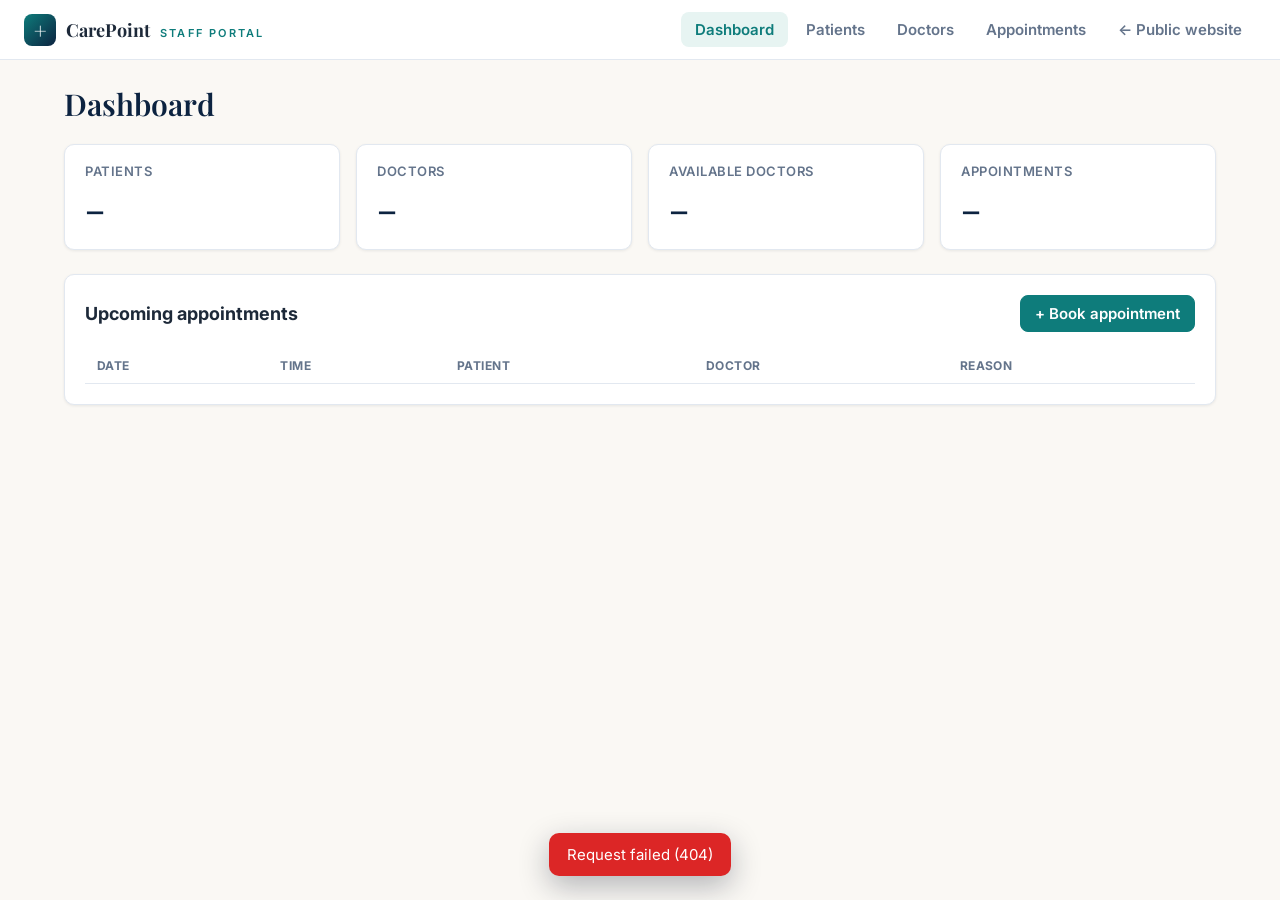
==== src/main/resources/static/admin.html @ 4e922099 "Redesign website as a full public hospital site with staff portal Public site at / with hero, depart" ====
<!doctype html>
<html lang="en">
<head>
    <meta charset="utf-8">
    <meta name="viewport" content="width=device-width, initial-scale=1">
    <title>Staff Portal · CarePoint Hospital</title>
    <link rel="icon" href="data:image/svg+xml,%3Csvg xmlns='http://www.w3.org/2000/svg' viewBox='0 0 32 32'%3E%3Crect width='32' height='32' rx='8' fill='%230f766e'/%3E%3Cpath d='M13 7h6v6h6v6h-6v6h-6v-6H7v-6h6z' fill='white'/%3E%3C/svg%3E">
    <link rel="preconnect" href="https://fonts.googleapis.com">
    <link href="https://fonts.googleapis.com/css2?family=Inter:wght@400;500;600;700&family=Playfair+Display:wght@600&display=swap" rel="stylesheet">
    <link rel="stylesheet" href="admin.css">
</head>
<body>

<header class="topbar">
    <a class="brand" href="/">
        <span class="logo">+</span>
        <span>CarePoint <small>Staff Portal</small></span>
    </a>
    <nav class="tabs" id="tabs">
        <button class="tab active" data-view="dashboard">Dashboard</button>
        <button class="tab" data-view="patients">Patients</button>
        <button class="tab" data-view="doctors">Doctors</button>
        <button class="tab" data-view="appointments">Appointments</button>
        <a class="tab" href="/">← Public website</a>
    </nav>
</header>

<main class="container">

    <!-- ═════════ DASHBOARD ═════════ -->
    <section id="view-dashboard" class="view active">
        <h1>Dashboard</h1>
        <div class="stats">
            <div class="stat"><span class="stat-label">Patients</span><span class="stat-value" id="stat-patients">–</span></div>
            <div class="stat"><span class="stat-label">Doctors</span><span class="stat-value" id="stat-doctors">–</span></div>
            <div class="stat"><span class="stat-label">Available doctors</span><span class="stat-value" id="stat-available">–</span></div>
            <div class="stat"><span class="stat-label">Appointments</span><span class="stat-value" id="stat-appointments">–</span></div>
        </div>

        <div class="card">
            <div class="card-head">
                <h2>Upcoming appointments</h2>
                <button class="btn primary" data-action="book">+ Book appointment</button>
            </div>
            <div class="table-wrap">
                <table>
                    <thead><tr><th>Date</th><th>Time</th><th>Patient</th><th>Doctor</th><th>Reason</th></tr></thead>
                    <tbody id="upcoming-body"></tbody>
                </table>
            </div>
        </div>
    </section>

    <!-- ═════════ PATIENTS ═════════ -->
    <section id="view-patients" class="view">
        <div class="page-head">
            <h1>Patients</h1>
            <button class="btn primary" id="add-patient">+ Add patient</button>
        </div>
        <div class="card">
            <input type="search" id="patient-search" class="search" placeholder="Search patients by name…">
            <div class="table-wrap">
                <table>
                    <thead><tr><th>ID</th><th>Name</th><th>Email</th><th>Phone</th><th>Age</th><th>Gender</th><th>City</th><th>Blood</th><th></th></tr></thead>
                    <tbody id="patients-body"></tbody>
                </table>
            </div>
        </div>
    </section>

    <!-- ═════════ DOCTORS ═════════ -->
    <section id="view-doctors" class="view">
        <div class="page-head">
            <h1>Doctors</h1>
            <button class="btn primary" id="add-doctor">+ Add doctor</button>
        </div>
        <div class="card">
            <input type="search" id="doctor-search" class="search" placeholder="Search doctors by name…">
            <div class="table-wrap">
                <table>
                    <thead><tr><th>ID</th><th>Name</th><th>Specialization</th><th>Department</th><th>Experience</th><th>Fee</th><th>Phone</th><th>Status</th><th></th></tr></thead>
                    <tbody id="doctors-body"></tbody>
                </table>
            </div>
        </div>
    </section>

    <!-- ═════════ APPOINTMENTS ═════════ -->
    <section id="view-appointments" class="view">
        <div class="page-head">
            <h1>Appointments</h1>
            <button class="btn primary" data-action="book">+ Book appointment</button>
        </div>
        <div class="card">
            <div class="filters" id="status-filters">
                <button class="chip active" data-status="ALL">All</button>
                <button class="chip" data-status="SCHEDULED">Scheduled</button>
                <button class="chip" data-status="COMPLETED">Completed</button>
                <button class="chip" data-status="CANCELLED">Cancelled</button>
            </div>
            <div class="table-wrap">
                <table>
                    <thead><tr><th>ID</th><th>Date</th><th>Time</th><th>Patient</th><th>Doctor</th><th>Reason</th><th>Status</th><th>Notes</th><th></th></tr></thead>
                    <tbody id="appointments-body"></tbody>
                </table>
            </div>
        </div>
    </section>
</main>

<!-- ═════════ MODALS ═════════ -->
<dialog id="patient-dialog">
    <form id="patient-form" method="dialog">
        <h2 id="patient-title">Add patient</h2>
        <input type="hidden" name="id">
        <label>Full name<input name="name" required maxlength="100"></label>
        <label>Email<input name="email" type="email" required maxlength="100"></label>
        <div class="row">
            <label>Phone<input name="phone" required pattern="\d{10,15}" title="10-15 digits"></label>
            <label>Age<input name="age" type="number" min="0" max="150"></label>
        </div>
        <div class="row">
            <label>Gender
                <select name="gender"><option value="">—</option><option>Female</option><option>Male</option><option>Other</option></select>
            </label>
            <label>Blood group
                <select name="bloodGroup"><option value="">—</option><option>A+</option><option>A-</option><option>B+</option><option>B-</option><option>AB+</option><option>AB-</option><option>O+</option><option>O-</option></select>
            </label>
        </div>
        <label>City<input name="city" maxlength="50"></label>
        <div class="actions">
            <button type="button" class="btn" data-close>Cancel</button>
            <button type="submit" class="btn primary">Save</button>
        </div>
    </form>
</dialog>

<dialog id="doctor-dialog">
    <form id="doctor-form" method="dialog">
        <h2 id="doctor-title">Add doctor</h2>
        <input type="hidden" name="id">
        <label>Full name<input name="name" required maxlength="100" placeholder="Dr. …"></label>
        <div class="row">
            <label>Specialization<input name="specialization" required maxlength="100"></label>
            <label>Department<input name="department" maxlength="100"></label>
        </div>
        <div class="row">
            <label>Email<input name="email" type="email" required maxlength="100"></label>
            <label>Phone<input name="phone" required pattern="\d{10,15}" title="10-15 digits"></label>
        </div>
        <label>Qualification<input name="qualification" maxlength="100" placeholder="MBBS, MD"></label>
        <div class="row">
            <label>Experience (years)<input name="experienceYears" type="number" min="0"></label>
            <label>Consultation fee<input name="consultationFee" type="number" min="0" step="0.01"></label>
        </div>
        <div class="actions">
            <button type="button" class="btn" data-close>Cancel</button>
            <button type="submit" class="btn primary">Save</button>
        </div>
    </form>
</dialog>

<dialog id="book-dialog">
    <form id="book-form" method="dialog">
        <h2>Book appointment</h2>
        <label>Patient<select name="patientId" required></select></label>
        <label>Doctor (available only)<select name="doctorId" required></select></label>
        <div class="row">
            <label>Date<input name="date" type="date" required></label>
            <label>Time<input name="time" type="time" required></label>
        </div>
        <label>Reason<input name="reason" required maxlength="500" placeholder="Regular checkup"></label>
        <div class="actions">
            <button type="button" class="btn" data-close>Cancel</button>
            <button type="submit" class="btn primary">Book</button>
        </div>
    </form>
</dialog>

<dialog id="complete-dialog">
    <form id="complete-form" method="dialog">
        <h2>Complete appointment</h2>
        <input type="hidden" name="id">
        <label>Doctor's notes<textarea name="doctorNotes" required maxlength="1000" rows="4"></textarea></label>
        <div class="actions">
            <button type="button" class="btn" data-close>Cancel</button>
            <button type="submit" class="btn primary">Mark completed</button>
        </div>
    </form>
</dialog>

<div id="toast" class="toast" role="status"></div>

<script src="admin.js"></script>
</body>
</html>
---- src/main/resources/static/admin.css ----
:root {
    --bg: #faf8f4;
    --surface: #ffffff;
    --text: #1d2939;
    --muted: #64748b;
    --border: #e2e8f0;
    --primary: #0e7c7b;
    --primary-hover: #0a5e5d;
    --danger: #dc2626;
    --radius: 10px;
    --shadow: 0 1px 3px rgba(15, 23, 42, .08);
    --scheduled: #2563eb;
    --completed: #16a34a;
    --cancelled: #94a3b8;
}

* { box-sizing: border-box; }

body {
    margin: 0;
    font-family: "Inter", -apple-system, BlinkMacSystemFont, "Segoe UI", Roboto, sans-serif;
    background: var(--bg);
    color: var(--text);
    font-size: 15px;
}

/* ─── Top bar ─── */
.topbar {
    position: sticky;
    top: 0;
    z-index: 10;
    display: flex;
    flex-wrap: wrap;
    align-items: center;
    justify-content: space-between;
    gap: 12px;
    padding: 12px 24px;
    background: var(--surface);
    border-bottom: 1px solid var(--border);
}
.brand { display: flex; align-items: center; gap: 10px; font-weight: 700; font-size: 18px;  color: var(--text); text-decoration: none; font-family: "Playfair Display", Georgia, serif; }
.brand small { font: 600 11px/1 "Inter", sans-serif; letter-spacing: .2em; text-transform: uppercase; color: var(--primary); margin-left: 6px; }
a.tab { text-decoration: none; }
.logo {
    display: grid; place-items: center;
    width: 32px; height: 32px;
    border-radius: 8px;
    background: linear-gradient(135deg, #0e7c7b, #0c2340); color: #fff;
    font-size: 22px; font-weight: 800;
}
.tabs { display: flex; gap: 4px; overflow-x: auto; }
.tab {
    border: 0; background: none; cursor: pointer;
    padding: 8px 14px; border-radius: 8px;
    font: inherit; color: var(--muted); font-weight: 600;
}
.tab:hover { background: var(--bg); color: var(--text); }
.tab.active { background: #e7f4f2; color: var(--primary); }

/* ─── Layout ─── */
.container { max-width: 1200px; margin: 0 auto; padding: 24px; }
.view { display: none; }
.view.active { display: block; }
h1 { margin: 0 0 20px; font-size: 30px; font-family: "Playfair Display", Georgia, serif; font-weight: 600; color: #0c2340; }
h2 { margin: 0; font-size: 18px; }
.page-head, .card-head {
    display: flex; align-items: center; justify-content: space-between;
    gap: 12px; flex-wrap: wrap;
}
.page-head { margin-bottom: 20px; }
.page-head h1 { margin: 0; }
.card-head { margin-bottom: 16px; }

.card {
    background: var(--surface);
    border: 1px solid var(--border);
    border-radius: var(--radius);
    box-shadow: var(--shadow);
    padding: 20px;
}

/* ─── Stats ─── */
.stats {
    display: grid;
    grid-template-columns: repeat(auto-fit, minmax(180px, 1fr));
    gap: 16px;
    margin-bottom: 24px;
}
.stat {
    display: flex; flex-direction: column; gap: 6px;
    background: var(--surface);
    border: 1px solid var(--border);
    border-radius: var(--radius);
    box-shadow: var(--shadow);
    padding: 18px 20px;
}
.stat-label { color: var(--muted); font-size: 13px; font-weight: 600; text-transform: uppercase; letter-spacing: .04em; }
.stat-value { font-size: 34px; font-weight: 600; color: #0c2340; font-family: "Playfair Display", Georgia, serif; }

/* ─── Tables ─── */
.table-wrap { overflow-x: auto; }
table { width: 100%; border-collapse: collapse; }
th, td { padding: 10px 12px; text-align: left; border-bottom: 1px solid var(--border); white-space: nowrap; }
th { font-size: 12px; text-transform: uppercase; letter-spacing: .04em; color: var(--muted); }
td.wrap { white-space: normal; min-width: 160px; }
tbody tr:hover { background: #f8fafc; }
td.empty { text-align: center; color: var(--muted); padding: 32px; }
td.row-actions { text-align: right; }
td.row-actions .btn { margin-left: 4px; }

/* ─── Buttons & inputs ─── */
.btn {
    border: 1px solid var(--border);
    background: var(--surface);
    color: var(--text);
    padding: 8px 14px;
    border-radius: 8px;
    font: inherit; font-weight: 600;
    cursor: pointer;
}
.btn:hover { background: var(--bg); }
.btn.primary { background: var(--primary); border-color: var(--primary); color: #fff; }
.btn.primary:hover { background: var(--primary-hover); }
.btn.small { padding: 4px 10px; font-size: 13px; }
.btn.danger { color: var(--danger); }
.btn.danger:hover { background: #fef2f2; }

.search, input, select, textarea {
    width: 100%;
    padding: 9px 12px;
    border: 1px solid var(--border);
    border-radius: 8px;
    font: inherit;
    background: var(--surface);
    color: var(--text);
}
.search { margin-bottom: 14px; max-width: 360px; }
input:focus, select:focus, textarea:focus { outline: 2px solid #99f6e4; border-color: var(--primary); }

/* ─── Badges & filters ─── */
.badge {
    display: inline-block;
    padding: 3px 10px;
    border-radius: 999px;
    font-size: 12px; font-weight: 700;
    color: #fff;
}
.badge.SCHEDULED { background: var(--scheduled); }
.badge.COMPLETED { background: var(--completed); }
.badge.CANCELLED, .badge.NO_SHOW { background: var(--cancelled); }
.badge.on { background: var(--completed); }
.badge.off { background: var(--cancelled); }

.filters { display: flex; gap: 8px; flex-wrap: wrap; margin-bottom: 14px; }
.chip {
    border: 1px solid var(--border); background: var(--surface);
    padding: 6px 14px; border-radius: 999px;
    font: inherit; font-size: 13px; font-weight: 600;
    cursor: pointer; color: var(--muted);
}
.chip.active { background: var(--primary); border-color: var(--primary); color: #fff; }

/* ─── Dialogs ─── */
dialog {
    border: 0;
    border-radius: 14px;
    padding: 0;
    width: min(520px, calc(100vw - 32px));
    box-shadow: 0 20px 50px rgba(15, 23, 42, .25);
}
dialog::backdrop { background: rgba(15, 23, 42, .45); }
dialog form { display: flex; flex-direction: column; gap: 14px; padding: 24px; }
dialog label { display: flex; flex-direction: column; gap: 6px; font-size: 13px; font-weight: 600; color: var(--muted); flex: 1; }
.row { display: flex; gap: 12px; }
.actions { display: flex; justify-content: flex-end; gap: 8px; margin-top: 6px; }
input[readonly] { background: var(--bg); color: var(--muted); }

/* ─── Toast ─── */
.toast {
    position: fixed; bottom: 24px; left: 50%;
    transform: translateX(-50%) translateY(20px);
    max-width: calc(100vw - 32px);
    background: var(--text); color: #fff;
    padding: 12px 18px; border-radius: 10px;
    box-shadow: 0 10px 30px rgba(15, 23, 42, .3);
    opacity: 0; pointer-events: none;
    transition: opacity .2s, transform .2s;
}
.toast.show { opacity: 1; transform: translateX(-50%) translateY(0); }
.toast.error { background: var(--danger); }

@media (max-width: 640px) {
    .container { padding: 16px; }
    .topbar { padding: 12px 16px; }
    .row { flex-direction: column; }
}
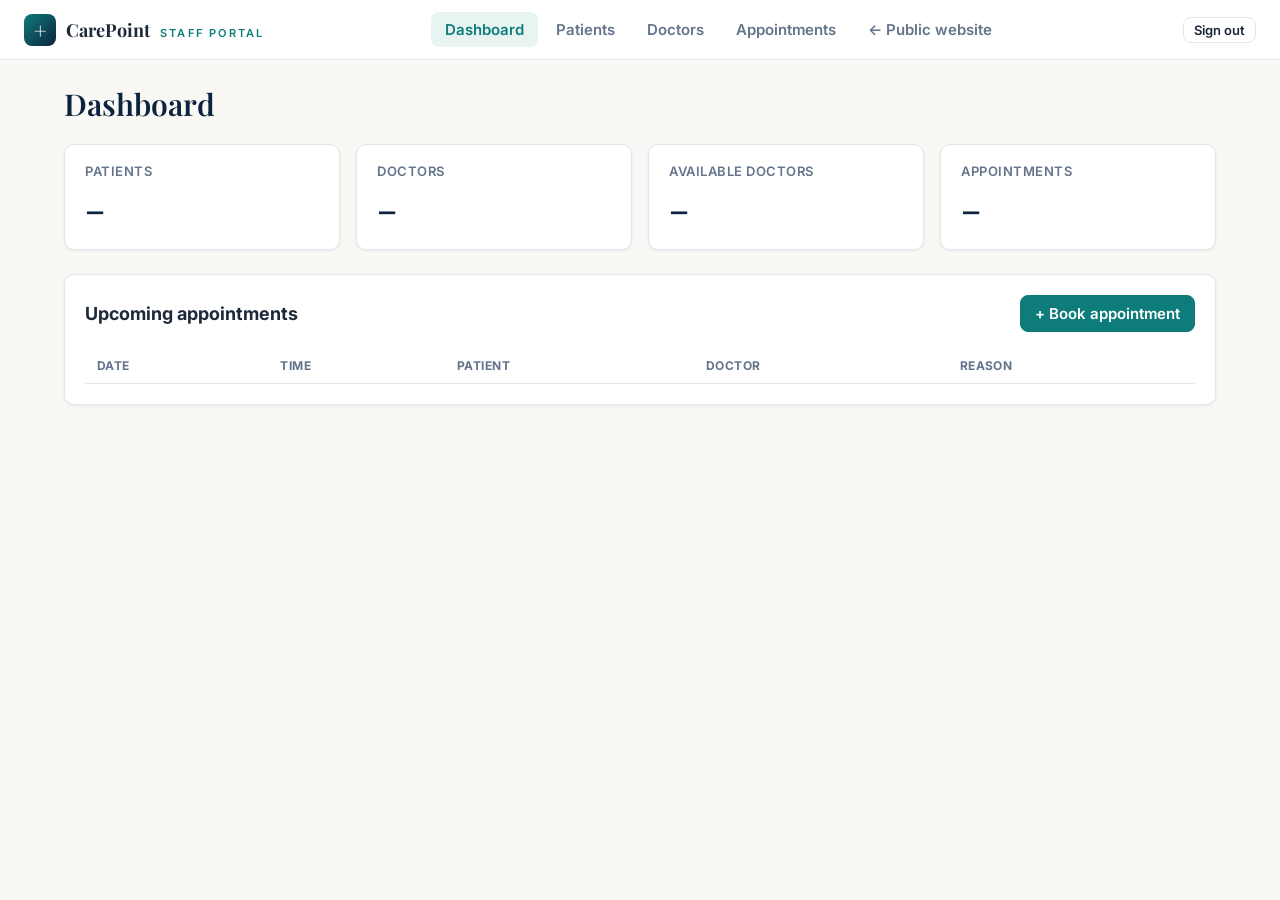
==== commit ffced616: "Add patient, doctor and admin logins Spring Security with session sign-in and BCrypt passwords. Pati" ====
--- a/src/main/resources/static/admin.html
+++ b/src/main/resources/static/admin.html
@@ -23,6 +23,10 @@
         <button class="tab" data-view="appointments">Appointments</button>
         <a class="tab" href="/">← Public website</a>
     </nav>
+    <div class="who">
+        <small id="admin-name"></small>
+        <button class="btn small" id="logout">Sign out</button>
+    </div>
 </header>
 
 <main class="container">
@@ -61,7 +65,7 @@
             <input type="search" id="patient-search" class="search" placeholder="Search patients by name…">
             <div class="table-wrap">
                 <table>
-                    <thead><tr><th>ID</th><th>Name</th><th>Email</th><th>Phone</th><th>Age</th><th>Gender</th><th>City</th><th>Blood</th><th></th></tr></thead>
+                    <thead><tr><th>ID</th><th>Name</th><th>Email</th><th>Phone</th><th>Age</th><th>Gender</th><th>City</th><th>Blood</th><th>Login</th><th></th></tr></thead>
                     <tbody id="patients-body"></tbody>
                 </table>
             </div>
@@ -78,7 +82,7 @@
             <input type="search" id="doctor-search" class="search" placeholder="Search doctors by name…">
             <div class="table-wrap">
                 <table>
-                    <thead><tr><th>ID</th><th>Name</th><th>Specialization</th><th>Department</th><th>Experience</th><th>Fee</th><th>Phone</th><th>Status</th><th></th></tr></thead>
+                    <thead><tr><th>ID</th><th>Name</th><th>Specialization</th><th>Department</th><th>Experience</th><th>Fee</th><th>Phone</th><th>Status</th><th>Login</th><th></th></tr></thead>
                     <tbody id="doctors-body"></tbody>
                 </table>
             </div>
@@ -189,6 +193,20 @@
     </form>
 </dialog>
 
+<dialog id="login-dialog">
+    <form id="login-form" method="dialog">
+        <h2>Set login password</h2>
+        <p id="login-who" class="muted"></p>
+        <input type="hidden" name="kind">
+        <input type="hidden" name="id">
+        <label>New password<input name="password" type="password" required minlength="8" autocomplete="new-password" placeholder="At least 8 characters"></label>
+        <div class="actions">
+            <button type="button" class="btn" data-close>Cancel</button>
+            <button type="submit" class="btn primary">Save login</button>
+        </div>
+    </form>
+</dialog>
+
 <div id="toast" class="toast" role="status"></div>
 
 <script src="admin.js"></script>
--- a/src/main/resources/static/admin.css
+++ b/src/main/resources/static/admin.css
@@ -194,3 +194,8 @@
     .topbar { padding: 12px 16px; }
     .row { flex-direction: column; }
 }
+
+/* ─── Signed-in staff ─── */
+.who { display: flex; align-items: center; gap: 10px; }
+.who small { color: var(--muted); }
+.muted { margin: -6px 0 0; color: var(--muted); font-size: 14px; }
